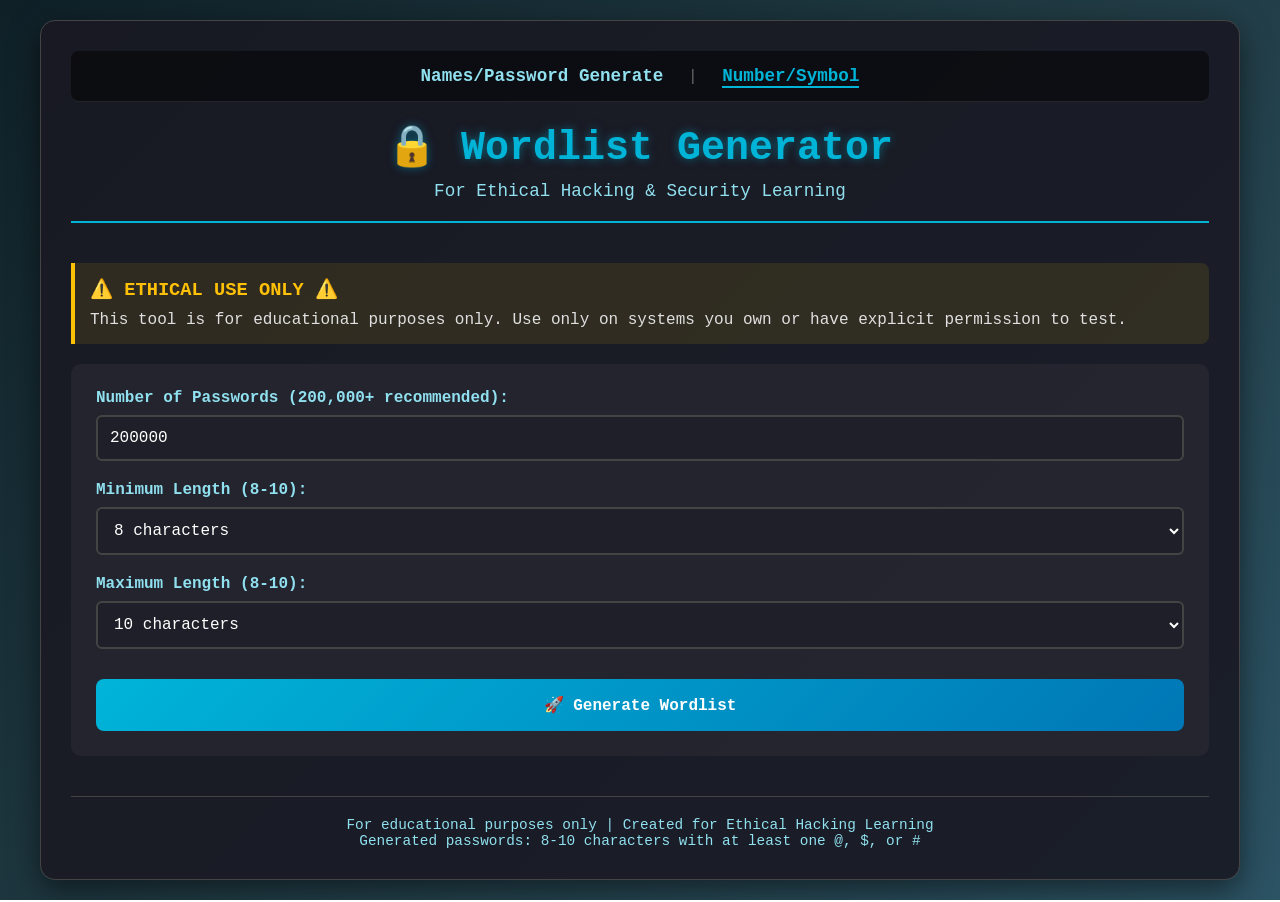
==== wordlist.html @ 3c222031 "Add files via upload" ====
<!DOCTYPE html>
<html lang="en">

<head>
  <meta charset="UTF-8" />
  <meta name="viewport" content="width=device-width, initial-scale=1.0" />
  <title>Wordlist Generator - Ethical Hacking Learning</title>
  <style>
    * {
      margin: 0;
      padding: 0;
      box-sizing: border-box;
      font-family: "Consolas", "Monaco", monospace;
    }

    body {
      background: linear-gradient(135deg, #0f2027, #203a43, #2c5364);
      color: #e0e0e0;
      min-height: 100vh;
      padding: 20px;
    }

    .container {
      max-width: 1200px;
      margin: 0 auto;
      padding: 30px;
      background: rgba(25, 25, 35, 0.9);
      border-radius: 15px;
      box-shadow: 0 10px 30px rgba(0, 0, 0, 0.5);
      border: 1px solid #444;
    }

    header {
      text-align: center;
      margin-bottom: 40px;
      padding-bottom: 20px;
      border-bottom: 2px solid #00b4d8;
    }

    h1 {
      color: #00b4d8;
      font-size: 2.5em;
      margin-bottom: 10px;
      text-shadow: 0 0 10px rgba(0, 180, 216, 0.5);
    }

    .subtitle {
      color: #90e0ef;
      font-size: 1.1em;
    }

    .warning {
      background: rgba(255, 193, 7, 0.1);
      border-left: 4px solid #ffc107;
      padding: 15px;
      margin: 20px 0;
      border-radius: 0 8px 8px 0;
    }

    .warning h3 {
      color: #ffc107;
      margin-bottom: 10px;
    }

    .controls {
      background: rgba(40, 40, 50, 0.7);
      padding: 25px;
      border-radius: 10px;
      margin-bottom: 30px;
    }

    .input-group {
      margin-bottom: 20px;
    }

    label {
      display: block;
      margin-bottom: 8px;
      color: #90e0ef;
      font-weight: bold;
    }

    input,
    select {
      width: 100%;
      padding: 12px;
      background: rgba(30, 30, 40, 0.8);
      border: 2px solid #444;
      border-radius: 6px;
      color: white;
      font-size: 16px;
    }

    input:focus,
    select:focus {
      outline: none;
      border-color: #00b4d8;
      box-shadow: 0 0 0 3px rgba(0, 180, 216, 0.2);
    }

    .button-group {
      display: flex;
      gap: 15px;
      flex-wrap: wrap;
      margin-top: 30px;
    }

    button {
      flex: 1;
      padding: 16px 24px;
      border: none;
      border-radius: 8px;
      font-size: 16px;
      font-weight: bold;
      cursor: pointer;
      transition: all 0.3s ease;
      min-width: 200px;
    }

    #generateBtn {
      background: linear-gradient(135deg, #00b4d8, #0077b6);
      color: white;
    }

    #generateBtn:hover {
      background: linear-gradient(135deg, #0093b6, #005a8c);
      transform: translateY(-2px);
      box-shadow: 0 5px 15px rgba(0, 180, 216, 0.4);
    }

    #stopBtn {
      background: linear-gradient(135deg, #f94144, #c1121f);
      color: white;
    }

    #stopBtn:hover {
      background: linear-gradient(135deg, #d90429, #9d0208);
      transform: translateY(-2px);
    }

    #saveBtn {
      background: linear-gradient(135deg, #4cc9f0, #4361ee);
      color: white;
    }

    #saveBtn:hover {
      background: linear-gradient(135deg, #38b2e6, #3a56d4);
      transform: translateY(-2px);
    }

    .progress-container {
      margin-top: 30px;
      background: rgba(40, 40, 50, 0.7);
      padding: 20px;
      border-radius: 10px;
    }

    .progress-bar {
      width: 100%;
      height: 30px;
      background: rgba(30, 30, 40, 0.8);
      border-radius: 15px;
      overflow: hidden;
      margin-bottom: 15px;
    }

    .progress-fill {
      height: 100%;
      background: linear-gradient(90deg, #00b4d8, #4cc9f0);
      width: 0%;
      transition: width 0.3s ease;
      border-radius: 15px;
    }

    .stats {
      display: grid;
      grid-template-columns: repeat(auto-fit, minmax(200px, 1fr));
      gap: 15px;
      margin-top: 20px;
    }

    .stat-box {
      background: rgba(30, 30, 40, 0.8);
      padding: 15px;
      border-radius: 8px;
      text-align: center;
    }

    .stat-value {
      font-size: 24px;
      font-weight: bold;
      color: #4cc9f0;
    }

    .stat-label {
      font-size: 14px;
      color: #90e0ef;
      margin-top: 5px;
    }

    .output-info {
      margin-top: 30px;
      padding: 20px;
      background: rgba(40, 40, 50, 0.7);
      border-radius: 10px;
    }

    #status {
      color: #4cc9f0;
      font-weight: bold;
      margin-bottom: 10px;
    }

    #fileInfo {
      color: #90e0ef;
    }

    footer {
      text-align: center;
      margin-top: 40px;
      padding-top: 20px;
      border-top: 1px solid #444;
      color: #90e0ef;
      font-size: 0.9em;
    }

    @media (max-width: 768px) {
      .container {
        padding: 15px;
      }

      h1 {
        font-size: 2em;
      }

      button {
        min-width: 100%;
      }
    }
  </style>
</head>

<body>
  <div class="container">
    <nav
      style="background: rgba(0,0,0,0.5); padding: 15px; text-align: center; margin-bottom: 20px; border-bottom: 1px solid rgba(255,255,255,0.1); border-radius: 8px;">
      <a href="index.html"
        style="color: #90e0ef; text-decoration: none; margin: 0 15px; font-weight: bold; font-size: 1.1rem; transition: color 0.3s;">Names/Password
        Generate</a>
      <span style="color: #666;">|</span>
      <a href="wordlist.html"
        style="color: #00b4d8; text-decoration: none; margin: 0 15px; font-weight: bold; font-size: 1.1rem; border-bottom: 2px solid #00b4d8;">Number/Symbol</a>
    </nav>
    <header>
      <h1>🔒 Wordlist Generator</h1>
      <p class="subtitle">For Ethical Hacking & Security Learning</p>
    </header>

    <div class="warning">
      <h3>⚠️ ETHICAL USE ONLY ⚠️</h3>
      <p>
        This tool is for educational purposes only. Use only on systems you
        own or have explicit permission to test.
      </p>
    </div>

    <div class="controls">
      <div class="input-group">
        <label for="count">Number of Passwords (200,000+ recommended):</label>
        <input type="number" id="count" min="1000" max="10000000" value="200000" />
      </div>

      <div class="input-group">
        <label for="minLength">Minimum Length (8-10):</label>
        <select id="minLength">
          <option value="8">8 characters</option>
          <option value="9">9 characters</option>
          <option value="10">10 characters</option>
        </select>
      </div>

      <div class="input-group">
        <label for="maxLength">Maximum Length (8-10):</label>
        <select id="maxLength">
          <option value="8">8 characters</option>
          <option value="9">9 characters</option>
          <option value="10" selected>10 characters</option>
        </select>
      </div>

      <div class="button-group">
        <button id="generateBtn">🚀 Generate Wordlist</button>
        <button id="stopBtn" style="display: none">⏹️ Stop Generation</button>
        <button id="saveBtn" style="display: none">💾 Save to File</button>
      </div>
    </div>

    <div class="progress-container" style="display: none">
      <h3>Generation Progress</h3>
      <div class="progress-bar">
        <div class="progress-fill" id="progressFill"></div>
      </div>
      <div class="stats">
        <div class="stat-box">
          <div class="stat-value" id="generatedCount">0</div>
          <div class="stat-label">Passwords Generated</div>
        </div>
        <div class="stat-box">
          <div class="stat-value" id="timeElapsed">0s</div>
          <div class="stat-label">Time Elapsed</div>
        </div>
        <div class="stat-box">
          <div class="stat-value" id="fileSize">0 MB</div>
          <div class="stat-label">Estimated Size</div>
        </div>
        <div class="stat-box">
          <div class="stat-value" id="speed">0/sec</div>
          <div class="stat-label">Generation Speed</div>
        </div>
      </div>
    </div>

    <div class="output-info" style="display: none">
      <h3 id="status">Ready to generate...</h3>
      <p id="fileInfo">Wordlist will appear here when generated.</p>
    </div>

    <footer>
      <p>
        For educational purposes only | Created for Ethical Hacking Learning
      </p>
      <p>Generated passwords: 8-10 characters with at least one @, $, or #</p>
    </footer>
  </div>

  <script>
    class WordlistGenerator {
      constructor() {
        this.isGenerating = false;
        this.wordlist = [];
        this.specialChars = ["@", "$", "#"];
        this.digits = "0123456789";
        this.startTime = null;
        this.interval = null;
      }

      generatePassword(minLength, maxLength) {
        // Random length between min and max
        const length =
          Math.floor(Math.random() * (maxLength - minLength + 1)) + minLength;

        // Ensure at least one special character
        const numSpecial = Math.floor(Math.random() * 2) + 1; // 1-2 special chars
        const numDigits = length - numSpecial;

        // Generate digits
        let digits = "";
        for (let i = 0; i < numDigits; i++) {
          digits +=
            this.digits[Math.floor(Math.random() * this.digits.length)];
        }

        // Generate special characters
        let specials = "";
        for (let i = 0; i < numSpecial; i++) {
          specials +=
            this.specialChars[
            Math.floor(Math.random() * this.specialChars.length)
            ];
        }

        // Combine and shuffle
        let password = digits + specials;
        password = this.shuffleString(password);

        return password;
      }

      shuffleString(str) {
        const arr = str.split("");
        for (let i = arr.length - 1; i > 0; i--) {
          const j = Math.floor(Math.random() * (i + 1));
          [arr[i], arr[j]] = [arr[j], arr[i]];
        }
        return arr.join("");
      }

      startGeneration(totalCount, minLength, maxLength, updateCallback) {
        this.isGenerating = true;
        this.wordlist = [];
        this.startTime = Date.now();

        // Generate in batches to keep UI responsive
        const batchSize = 10000;
        let generated = 0;

        const generateBatch = () => {
          if (!this.isGenerating || generated >= totalCount) {
            this.stopGeneration();
            updateCallback({
              generated: generated,
              total: totalCount,
              completed: true,
              timeElapsed: (Date.now() - this.startTime) / 1000,
            });
            return;
          }

          const batchCount = Math.min(batchSize, totalCount - generated);
          for (let i = 0; i < batchCount; i++) {
            this.wordlist.push(this.generatePassword(minLength, maxLength));
          }

          generated += batchCount;

          updateCallback({
            generated: generated,
            total: totalCount,
            completed: false,
            timeElapsed: (Date.now() - this.startTime) / 1000,
          });

          // Schedule next batch
          setTimeout(generateBatch, 0);
        };

        generateBatch();
      }

      stopGeneration() {
        this.isGenerating = false;
        if (this.interval) {
          clearInterval(this.interval);
          this.interval = null;
        }
      }

      saveToFile() {
        if (this.wordlist.length === 0) return null;

        const content = this.wordlist.join("\n");
        const blob = new Blob([content], { type: "text/plain" });
        return blob;
      }
    }

    // DOM Elements
    const generateBtn = document.getElementById("generateBtn");
    const stopBtn = document.getElementById("stopBtn");
    const saveBtn = document.getElementById("saveBtn");
    const progressContainer = document.querySelector(".progress-container");
    const outputInfo = document.querySelector(".output-info");
    const progressFill = document.getElementById("progressFill");
    const generatedCount = document.getElementById("generatedCount");
    const timeElapsed = document.getElementById("timeElapsed");
    const fileSize = document.getElementById("fileSize");
    const speed = document.getElementById("speed");
    const status = document.getElementById("status");
    const fileInfo = document.getElementById("fileInfo");

    let generator = new WordlistGenerator();
    let lastUpdateTime = null;
    let lastGenerated = 0;

    // Update statistics
    function updateStats(data) {
      const progress = (data.generated / data.total) * 100;
      progressFill.style.width = `${progress}%`;
      generatedCount.textContent = data.generated.toLocaleString();

      const elapsed = data.timeElapsed.toFixed(1);
      timeElapsed.textContent = `${elapsed}s`;

      // Calculate speed
      const now = Date.now();
      if (lastUpdateTime) {
        const timeDiff = (now - lastUpdateTime) / 1000;
        const generatedDiff = data.generated - lastGenerated;
        if (timeDiff > 0) {
          const currentSpeed = Math.round(generatedDiff / timeDiff);
          speed.textContent = `${currentSpeed.toLocaleString()}/sec`;
        }
      }
      lastUpdateTime = now;
      lastGenerated = data.generated;

      // Estimate file size (approx 11 bytes per password: 10 chars + newline)
      const estimatedSize = (data.generated * 11) / (1024 * 1024);
      fileSize.textContent = `${estimatedSize.toFixed(2)} MB`;

      if (data.completed) {
        status.textContent = "✅ Generation Complete!";
        status.style.color = "#4ade80";
        fileInfo.textContent = `Successfully generated ${data.generated.toLocaleString()} passwords. Ready to save.`;
        generateBtn.style.display = "none";
        stopBtn.style.display = "none";
        saveBtn.style.display = "block";
      } else {
        status.textContent = `🔄 Generating... ${progress.toFixed(1)}%`;
        status.style.color = "#4cc9f0";
        fileInfo.textContent = `Generating passwords: ${data.generated.toLocaleString()} of ${data.total.toLocaleString()}`;
      }
    }

    // Start generation
    generateBtn.addEventListener("click", () => {
      const totalCount = parseInt(document.getElementById("count").value);
      const minLength = parseInt(document.getElementById("minLength").value);
      const maxLength = parseInt(document.getElementById("maxLength").value);

      if (isNaN(totalCount) || totalCount < 1000) {
        alert("Please enter at least 1000 passwords");
        return;
      }

      if (minLength > maxLength) {
        alert("Minimum length cannot be greater than maximum length");
        return;
      }

      // Show progress container
      progressContainer.style.display = "block";
      outputInfo.style.display = "block";

      // Update button states
      generateBtn.style.display = "none";
      stopBtn.style.display = "block";
      saveBtn.style.display = "none";

      // Reset stats
      lastUpdateTime = null;
      lastGenerated = 0;

      // Start generation
      generator.startGeneration(
        totalCount,
        minLength,
        maxLength,
        updateStats
      );
    });

    // Stop generation
    stopBtn.addEventListener("click", () => {
      generator.stopGeneration();
      generateBtn.style.display = "block";
      stopBtn.style.display = "none";
      saveBtn.style.display = "block";
      status.textContent = "⏹️ Generation Stopped";
      status.style.color = "#f94144";
    });

    // Save to file
    saveBtn.addEventListener("click", () => {
      const blob = generator.saveToFile();
      if (!blob) {
        alert("No wordlist generated yet!");
        return;
      }

      const totalCount = parseInt(document.getElementById("count").value);
      const timestamp = new Date().toISOString().replace(/[:.]/g, "-");
      const filename = `wordlist_${totalCount}_${timestamp}.txt`;

      // Create download link
      const url = URL.createObjectURL(blob);
      const a = document.createElement("a");
      a.href = url;
      a.download = filename;

      // Trigger download
      document.body.appendChild(a);
      a.click();

      // Cleanup
      setTimeout(() => {
        document.body.removeChild(a);
        URL.revokeObjectURL(url);

        fileInfo.innerHTML = `✅ Wordlist saved as <strong>${filename}</strong><br>
                                     Contains ${generator.wordlist.length.toLocaleString()} passwords<br>
                                     Size: ${(
            blob.size /
            (1024 * 1024)
          ).toFixed(2)} MB`;
      }, 100);
    });

    // Initialize with sample values
    document.getElementById("count").addEventListener("input", function () {
      const value = parseInt(this.value);
      if (value > 1000000) {
        fileInfo.textContent = `Note: Generating ${value.toLocaleString()} passwords may take a while and create a large file (~${(
          (value * 11) /
          (1024 * 1024)
        ).toFixed(1)} MB)`;
        outputInfo.style.display = "block";
      }
    });
  </script>
</body>

</html>
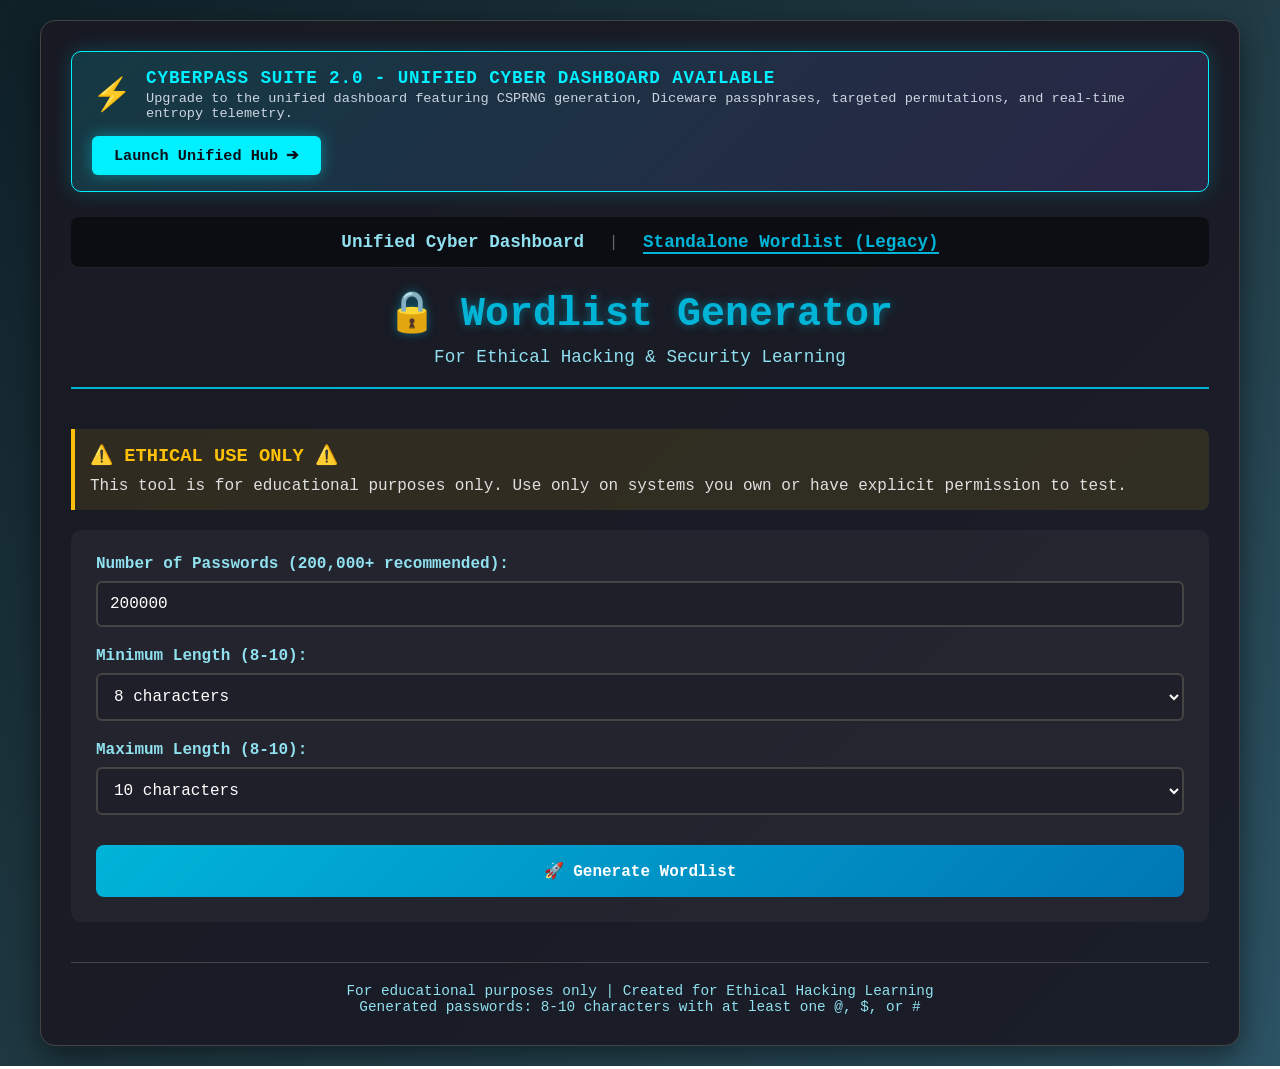
==== commit a67d86d8: "feat(app): build unified cyber dashboard UI and coordinator" ====
--- a/wordlist.html
+++ b/wordlist.html
@@ -5,6 +5,7 @@
   <meta charset="UTF-8" />
   <meta name="viewport" content="width=device-width, initial-scale=1.0" />
   <title>Wordlist Generator - Ethical Hacking Learning</title>
+  <link rel="icon" type="image/svg+xml" href="assets/favicon.svg" />
   <style>
     * {
       margin: 0;
@@ -242,14 +243,27 @@
 
 <body>
   <div class="container">
+    <!-- Top Cyber Banner Directing Users to the Unified Hub -->
+    <div class="cyber-hub-banner" style="background: linear-gradient(135deg, rgba(0, 240, 255, 0.15), rgba(139, 92, 246, 0.15)); border: 1px solid #00f0ff; border-radius: 10px; padding: 16px 20px; margin-bottom: 25px; display: flex; align-items: center; justify-content: space-between; flex-wrap: wrap; gap: 15px; box-shadow: 0 0 20px rgba(0, 240, 255, 0.2);">
+      <div style="display: flex; align-items: center; gap: 14px;">
+        <span style="font-size: 2rem;">⚡</span>
+        <div>
+          <div style="color: #00f0ff; font-weight: bold; font-size: 1.1rem; letter-spacing: 0.05em; text-transform: uppercase;">CyberPass Suite 2.0 - Unified Cyber Dashboard Available</div>
+          <div style="color: #cbd5e1; font-size: 0.85rem; margin-top: 3px;">Upgrade to the unified dashboard featuring CSPRNG generation, Diceware passphrases, targeted permutations, and real-time entropy telemetry.</div>
+        </div>
+      </div>
+      <a href="index.html" style="background: #00f0ff; color: #0b0f19; text-decoration: none; font-weight: bold; padding: 10px 22px; border-radius: 6px; font-size: 0.95rem; display: inline-flex; align-items: center; gap: 8px; box-shadow: 0 0 15px rgba(0, 240, 255, 0.4); transition: transform 0.2s;">
+        <span>Launch Unified Hub</span> ➔
+      </a>
+    </div>
+
     <nav
       style="background: rgba(0,0,0,0.5); padding: 15px; text-align: center; margin-bottom: 20px; border-bottom: 1px solid rgba(255,255,255,0.1); border-radius: 8px;">
       <a href="index.html"
-        style="color: #90e0ef; text-decoration: none; margin: 0 15px; font-weight: bold; font-size: 1.1rem; transition: color 0.3s;">Names/Password
-        Generate</a>
+        style="color: #90e0ef; text-decoration: none; margin: 0 15px; font-weight: bold; font-size: 1.1rem; transition: color 0.3s;">Unified Cyber Dashboard</a>
       <span style="color: #666;">|</span>
       <a href="wordlist.html"
-        style="color: #00b4d8; text-decoration: none; margin: 0 15px; font-weight: bold; font-size: 1.1rem; border-bottom: 2px solid #00b4d8;">Number/Symbol</a>
+        style="color: #00b4d8; text-decoration: none; margin: 0 15px; font-weight: bold; font-size: 1.1rem; border-bottom: 2px solid #00b4d8;">Standalone Wordlist (Legacy)</a>
     </nav>
     <header>
       <h1>🔒 Wordlist Generator</h1>
